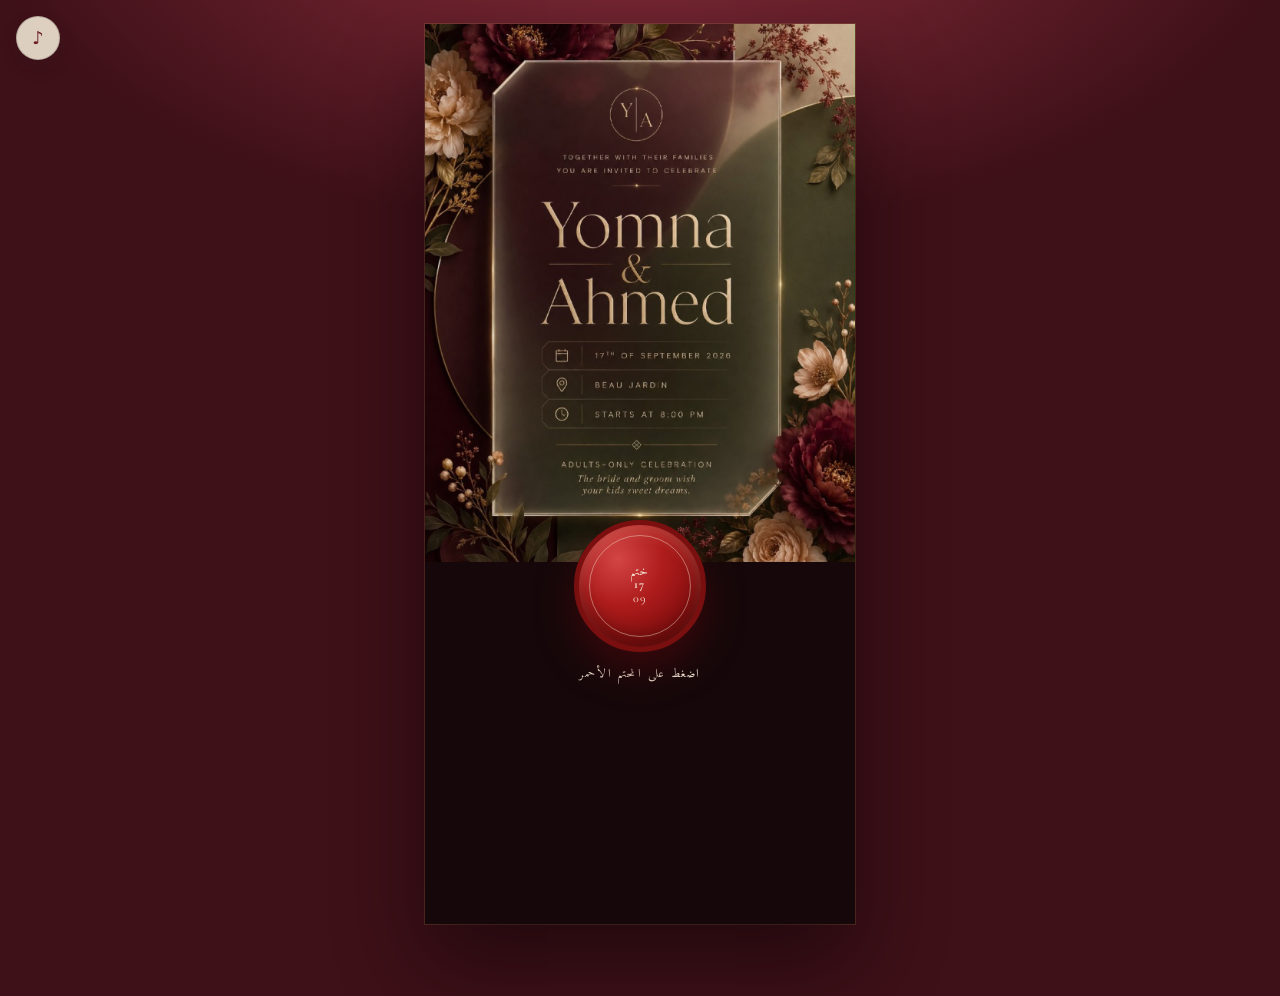
==== index.html @ d307afc1 "Use the gold frosted invitation as the first page with a red seal. Co-authored-by: Cursor <cursorage" ====
<!DOCTYPE html>
<html lang="en">
<head>
  <meta charset="UTF-8" />
  <meta name="viewport" content="width=device-width, initial-scale=1, viewport-fit=cover" />
  <title>Yomna Afify & Ahmed — You're Invited</title>
  <meta name="description" content="You're invited to the wedding of Yomna Afify & Ahmed. Thursday 17 September 2026 at 8:00 PM, Beau Jardin, Sheikh Zayed." />
  <meta name="theme-color" content="#6B1D28" />
  <meta name="apple-mobile-web-app-capable" content="yes" />
  <meta name="apple-mobile-web-app-title" content="Yomna & Ahmed" />
  <meta property="og:title" content="Yomna Afify & Ahmed — Wedding Invitation" />
  <meta property="og:description" content="Two souls. One beautiful chaos. 17 September 2026 · 8:00 PM · Beau Jardin" />
  <meta property="og:type" content="website" />
  <meta property="og:url" content="https://aliamin565.github.io/yomna-and-ahmed/" />
  <meta property="og:image" content="https://aliamin565.github.io/yomna-and-ahmed/assets/cover-gold.jpg" />
  <link rel="icon" href="data:image/svg+xml,%3Csvg xmlns='http://www.w3.org/2000/svg' viewBox='0 0 64 64'%3E%3Ccircle cx='32' cy='32' r='32' fill='%236B1D28'/%3E%3Ctext x='32' y='40' text-anchor='middle' font-size='18' fill='%23F4EAD8' font-family='Georgia'%3EY%26amp;A%3C/text%3E%3C/svg%3E" />
  <link rel="apple-touch-icon" href="assets/og-share.jpg" />
  <link rel="preconnect" href="https://fonts.googleapis.com" />
  <link rel="preconnect" href="https://fonts.gstatic.com" crossorigin />
  <link href="https://fonts.googleapis.com/css2?family=Amiri:ital,wght@0,400;0,700;1,400&family=Cormorant+Garamond:ital,wght@0,500;0,600;0,700;1,500;1,600&family=Great+Vibes&family=Outfit:wght@300;400;500;600&display=swap" rel="stylesheet" />
  <link rel="stylesheet" href="styles.css" />
</head>
<body>
  <div class="velvet">
    <div class="stage" id="stage">
      <div class="grain" aria-hidden="true"></div>

      <section class="cover gold-cover" id="cover">
        <img class="cover-art" src="assets/cover-gold.jpg" alt="Yomna Afify and Ahmed wedding invitation" />
        <button class="seal-btn" id="openBtn" type="button" aria-label="اضغط على الختم لفتح الدعوة">
          <span class="khatm">
            <span class="khatm-word">ختم</span>
            <span class="khatm-day">17</span>
            <span class="khatm-month">09</span>
          </span>
          <span class="seal-label">اضغط على الختم الأحمر</span>
        </button>
      </section>

      <div class="curtains" id="curtains" aria-hidden="true">
        <div class="curtain left"></div>
        <div class="curtain right"></div>
      </div>

      <section class="film" id="film" aria-hidden="true">
        <button class="skip" id="skipBtn" type="button">Skip · تخطي</button>
        <p class="film-quote">Two souls. One beautiful chaos.</p>
        <p class="film-quote ar" dir="rtl">ومن كل فوضى خلقنا… حكايتنا.</p>
        <img class="film-lilies" src="assets/lilies.jpg" alt="" />
        <figure class="polaroid">
          <img src="assets/invitation.png" alt="Yomna Afify and Ahmed wedding invitation" />
        </figure>
        <img class="film-stamp" src="assets/stamp.jpg" alt="" />
        <div class="film-names">
          <span>Yomna</span>
          <i>&amp;</i>
          <span>Ahmed</span>
        </div>
        <p class="film-when">17 September 2026 · 8:00 PM</p>
        <p class="film-where">Beau Jardin · Sheikh Zayed</p>
      </section>

      <button class="music-btn" id="musicBtn" type="button" aria-label="Play music" aria-pressed="false">
        <span class="music-icon" aria-hidden="true">♪</span>
      </button>
      <audio id="bgm" src="assets/music.mp3" loop preload="auto" playsinline></audio>
    </div>
  </div>
  <script src="app.js"></script>
</body>
</html>
---- styles.css ----
:root {
  --burgundy: #6b1d28;
  --burgundy-deep: #3e1018;
  --olive: #3f4f32;
  --olive-soft: #5a6b45;
  --cream: #f4ead8;
  --parchment: #ebe1cd;
  --ink: #241e1a;
  --gold: #b0894f;
  --muted: #6d6258;
  --serif: "Cormorant Garamond", Georgia, serif;
  --script: "Great Vibes", cursive;
  --sans: "Outfit", system-ui, sans-serif;
  --ar: "Amiri", "Times New Roman", serif;
}

*,
*::before,
*::after { box-sizing: border-box; }

html, body {
  margin: 0;
  min-height: 100%;
  background: var(--burgundy-deep);
  color: var(--ink);
  font-family: var(--sans);
}

body {
  min-height: 100dvh;
}

img { max-width: 100%; display: block; }

button, a { font-family: inherit; }

.velvet {
  min-height: 100dvh;
  display: grid;
  place-items: start center;
  padding: 24px 12px 72px;
  background:
    radial-gradient(1200px 600px at 50% -10%, #8a2e3c 0%, transparent 55%),
    var(--burgundy-deep);
}

body:has(.gold-cover) .stage {
  background: #16080a;
}

.stage {
  position: relative;
  width: min(430px, 100%);
  min-height: min(920px, 100dvh);
  background:
    linear-gradient(180deg, rgba(244,234,216,.92), rgba(235,225,205,.95)),
    url("assets/paper.jpg") center / cover;
  color: var(--ink);
  overflow: hidden;
  box-shadow:
    0 40px 80px rgba(0,0,0,.45),
    0 0 0 1px rgba(176,137,79,.25);
}
.stage.is-open {
  overflow: visible;
  height: auto;
}

.grain {
  pointer-events: none;
  position: absolute;
  inset: 0;
  z-index: 20;
  opacity: .12;
  mix-blend-mode: multiply;
  background-image: url("data:image/svg+xml,%3Csvg xmlns='http://www.w3.org/2000/svg' width='160' height='160'%3E%3Cfilter id='n'%3E%3CfeTurbulence type='fractalNoise' baseFrequency='.85' numOctaves='4' stitchTiles='stitch'/%3E%3C/filter%3E%3Crect width='100%25' height='100%25' filter='url(%23n)' opacity='.55'/%3E%3C/svg%3E");
}

/* COVER */
.cover {
  position: relative;
  z-index: 3;
  min-height: min(920px, 100dvh);
  padding: 72px 28px 48px;
  display: flex;
  flex-direction: column;
  align-items: center;
  text-align: center;
}

.gold-cover {
  padding: 0 0 28px;
  min-height: 100dvh;
  background: #16080a;
}
.gold-cover .cover-art {
  width: 100%;
  height: auto;
  display: block;
}
.gold-cover .seal-btn {
  margin-top: -42px;
  color: #f4ead8;
}
.khatm {
  position: relative;
  width: 132px;
  height: 132px;
  border-radius: 50%;
  display: grid;
  place-items: center;
  align-content: center;
  background:
    radial-gradient(circle at 32% 28%, #d64545 0%, #b01c1c 38%, #8a1010 68%, #5c0909 100%);
  color: #f8ecd8;
  border: 5px solid #7a0f0f;
  box-shadow:
    0 18px 36px rgba(90, 8, 12, .5),
    inset 0 -12px 18px rgba(0,0,0,.28),
    inset 0 8px 14px rgba(255, 210, 180, .2);
}
.khatm::before {
  content: "";
  position: absolute;
  inset: 10px;
  border-radius: 50%;
  border: 1.5px solid rgba(248, 236, 216, .42);
  pointer-events: none;
}
.khatm-word {
  font-family: var(--ar);
  font-size: 16px;
  letter-spacing: 0;
  line-height: 1;
}
.khatm-day {
  font-family: var(--serif);
  font-size: 40px;
  font-weight: 700;
  line-height: .85;
}
.khatm-month {
  font-family: var(--serif);
  font-size: 14px;
  letter-spacing: .28em;
  margin-top: 2px;
}
.seal-label {
  font-family: var(--ar);
  font-size: 15px;
  letter-spacing: 0;
  text-transform: none;
}

.cover-wash {
  position: absolute;
  inset: auto;
  width: 70%;
  height: 220px;
  filter: blur(8px);
  opacity: .55;
  pointer-events: none;
}
.cover-wash.burgundy {
  top: 40px; left: -18%;
  background: radial-gradient(circle at 30% 40%, #6b1d28 0%, transparent 70%);
}
.cover-wash.olive {
  bottom: 80px; right: -20%;
  background: radial-gradient(circle at 70% 50%, #3f4f32 0%, transparent 70%);
}

.cover-lilies {
  position: absolute;
  left: -40px;
  top: 90px;
  width: 210px;
  mix-blend-mode: multiply;
  opacity: .9;
  transform: rotate(-8deg);
  pointer-events: none;
}

.kicker {
  position: relative;
  margin: 0;
  letter-spacing: .28em;
  text-transform: uppercase;
  font-size: 10px;
  color: var(--muted);
}
.kicker.ar {
  font-family: var(--ar);
  letter-spacing: 0;
  text-transform: none;
  font-size: 16px;
  margin-top: 6px;
}

.names {
  position: relative;
  margin: 18px 0 8px;
  line-height: .9;
}
.names .name {
  display: block;
  font-family: var(--serif);
  font-weight: 600;
  font-size: clamp(64px, 18vw, 84px);
  letter-spacing: -.03em;
}
.burgundy-text { color: var(--burgundy); }
.olive-text { color: var(--olive); }
.amp {
  display: block;
  font-family: var(--script);
  font-size: 48px;
  color: var(--ink);
  line-height: .4;
  margin: 4px 0 2px;
}

.cover-date {
  position: relative;
  margin: 10px 0 28px;
  letter-spacing: .42em;
  font-size: 13px;
  color: var(--olive);
}

.seal-btn {
  position: relative;
  z-index: 4;
  border: 0;
  background: none;
  padding: 0;
  cursor: pointer;
  display: grid;
  justify-items: center;
  gap: 12px;
  color: var(--ink);
  animation: breathe 3.4s ease-in-out infinite;
}
.seal-btn img {
  width: 148px;
  height: 148px;
  object-fit: cover;
  border-radius: 50%;
  box-shadow: 0 18px 40px rgba(80, 18, 28, .35);
}
.seal-btn span {
  font-size: 12px;
  letter-spacing: .12em;
  text-transform: uppercase;
}

.cover-hint {
  position: relative;
  margin-top: auto;
  font-family: var(--serif);
  font-style: italic;
  font-size: 18px;
  color: var(--burgundy);
}

@keyframes breathe {
  0%, 100% { transform: translateY(0); }
  50% { transform: translateY(-6px); }
}

.music-btn {
  position: fixed;
  top: 16px;
  left: 16px;
  z-index: 12;
  width: 44px;
  height: 44px;
  border: 1px solid rgba(36,30,26,.2);
  border-radius: 50%;
  background: rgba(244,234,216,.88);
  color: var(--burgundy);
  cursor: pointer;
  font-size: 18px;
  line-height: 1;
  box-shadow: 0 8px 18px rgba(36,30,26,.12);
}
.music-btn.on {
  background: var(--burgundy);
  color: var(--cream);
  border-color: var(--burgundy);
}
.music-btn.needs-tap {
  animation: breathe 1.8s ease-in-out infinite;
}

.road-video {
  width: 100%;
  margin-top: 12px;
  background: #000;
  max-height: 520px;
}

/* CURTAINS */
.curtains {
  pointer-events: none;
  position: absolute;
  inset: 0;
  z-index: 8;
  display: none;
}
.curtains.play { display: block; }
.curtain {
  position: absolute;
  top: 0;
  bottom: 0;
  width: 52%;
  transition: transform 1.7s cubic-bezier(.22,.7,.2,1);
}
.curtain.left {
  left: 0;
  background:
    linear-gradient(90deg, #4a1219, #6b1d28 58%, #8a3140);
  box-shadow: inset -20px 0 40px rgba(0,0,0,.25);
}
.curtain.right {
  right: 0;
  background:
    linear-gradient(270deg, #2c3823, #3f4f32 58%, #5a6b45);
  box-shadow: inset 20px 0 40px rgba(0,0,0,.25);
}
.curtains.open .curtain.left { transform: translateX(-102%); }
.curtains.open .curtain.right { transform: translateX(102%); }

/* FILM */
.film {
  display: none;
  position: absolute;
  inset: 0;
  z-index: 5;
  background:
    linear-gradient(180deg, rgba(244,234,216,.94), rgba(235,225,205,.96)),
    url("assets/paper.jpg") center / cover;
  overflow: hidden;
}
.film.show { display: block; }

.skip {
  position: absolute;
  top: 16px;
  right: 16px;
  z-index: 6;
  border: 1px solid rgba(36,30,26,.2);
  background: rgba(244,234,216,.75);
  color: var(--ink);
  border-radius: 999px;
  padding: 6px 12px;
  font-size: 11px;
  letter-spacing: .08em;
  text-transform: uppercase;
  cursor: pointer;
}

.film-quote,
.film-lilies,
.polaroid,
.film-stamp,
.film-names {
  opacity: 0;
  transform: translateY(18px);
}
.film.step-1 .film-quote { animation: rise .9s ease forwards; }
.film.step-2 .film-lilies { animation: rise .9s ease forwards; }
.film.step-3 .polaroid { animation: drop 1s cubic-bezier(.2,.7,.2,1.1) forwards; }
.film.step-4 .film-stamp { animation: spinIn .8s ease forwards; }
.film.step-5 .film-names { animation: rise .8s ease forwards; }

.film-quote {
  position: absolute;
  top: 58px;
  left: 24px;
  right: 24px;
  margin: 0;
  font-family: var(--serif);
  font-style: italic;
  font-size: 22px;
  color: var(--burgundy);
}
.film-quote.ar {
  top: 92px;
  font-family: var(--ar);
  font-style: normal;
  font-size: 20px;
  color: var(--olive);
}

.film-lilies {
  position: absolute;
  left: -30px;
  bottom: 90px;
  width: 230px;
  mix-blend-mode: multiply;
  transform: rotate(-12deg);
}

.polaroid {
  position: absolute;
  right: 18px;
  top: 160px;
  width: 58%;
  margin: 0;
  padding: 10px 10px 28px;
  background: #fbf6ec;
  box-shadow: 0 18px 40px rgba(36,30,26,.22);
  transform: rotate(7deg);
}
.polaroid img { width: 100%; }

.film-stamp {
  position: absolute;
  left: 22px;
  top: 210px;
  width: 92px;
  mix-blend-mode: multiply;
  transform: rotate(-12deg);
}

.film-names {
  position: absolute;
  left: 24px;
  right: 24px;
  bottom: 88px;
  text-align: center;
  font-family: var(--serif);
  font-size: 42px;
  line-height: .95;
}
.film-when,
.film-where {
  position: absolute;
  left: 24px;
  right: 24px;
  margin: 0;
  text-align: center;
  opacity: 0;
  transform: translateY(12px);
}
.film-when {
  bottom: 58px;
  letter-spacing: .18em;
  text-transform: uppercase;
  font-size: 11px;
  color: var(--burgundy);
}
.film-where {
  bottom: 36px;
  font-family: var(--serif);
  font-size: 18px;
  color: var(--olive);
}
.film.step-6 .film-when,
.film.step-6 .film-where { animation: rise .8s ease forwards; }
.film-names span:first-child { color: var(--burgundy); }
.film-names span:last-child { color: var(--olive); }
.film-names i {
  font-family: var(--script);
  font-style: normal;
  display: block;
  font-size: 28px;
}

@keyframes rise {
  to { opacity: 1; transform: none; }
}
@keyframes drop {
  from { opacity: 0; transform: translateY(-40px) rotate(12deg) scale(.92); }
  to { opacity: 1; transform: rotate(7deg) scale(1); }
}
@keyframes spinIn {
  from { opacity: 0; transform: rotate(-40deg) scale(.6); }
  to { opacity: 1; transform: rotate(-12deg) scale(1); }
}

/* INVITE */
.invite {
  display: none;
  position: relative;
  z-index: 4;
  padding: 48px 22px 72px;
}
.invite.show { display: block !important; animation: rise .8s ease; }

.hero { text-align: center; }
.eyebrow {
  margin: 0;
  letter-spacing: .32em;
  text-transform: uppercase;
  font-size: 11px;
  color: var(--muted);
}
.hero-names {
  margin: 10px 0 8px;
  font-family: var(--serif);
  font-weight: 600;
  font-size: 54px;
  line-height: .92;
}
.hero-names span:first-child { color: var(--burgundy); }
.hero-names span:last-child { color: var(--olive); }
.hero-names i {
  display: block;
  font-family: var(--script);
  font-style: normal;
  font-size: 34px;
  color: var(--ink);
  font-weight: 400;
}
.arabic {
  font-family: var(--ar);
  font-size: 20px;
  margin: 8px 0;
  color: var(--olive);
}
.tagline {
  font-family: var(--serif);
  font-style: italic;
  color: var(--burgundy);
  margin: 0 0 22px;
}
.keep {
  width: 100%;
  border-radius: 4px;
  box-shadow: 0 16px 40px rgba(36,30,26,.18);
}

.card {
  margin-top: 22px;
  padding: 22px 20px 20px;
  background: rgba(251,246,236,.72);
  border: 1px solid rgba(63,79,50,.12);
  box-shadow: 0 10px 30px rgba(36,30,26,.08);
}
.card-kicker {
  margin: 0 0 10px;
  letter-spacing: .22em;
  text-transform: uppercase;
  font-size: 10px;
  color: var(--muted);
}
.big {
  margin: 0;
  font-family: var(--serif);
  font-size: 28px;
  font-weight: 600;
}
.huge {
  margin: 2px 0 0;
  font-family: var(--serif);
  font-size: 32px;
  color: var(--burgundy);
  line-height: 1.1;
}
.place, .address {
  margin: 6px 0 0;
  color: var(--muted);
  font-size: 14px;
  line-height: 1.5;
}

.ticks {
  display: grid;
  grid-template-columns: repeat(4, 1fr);
  gap: 8px;
  text-align: center;
}
.ticks div {
  background: rgba(107,29,40,.06);
  padding: 12px 4px 10px;
}
.ticks strong {
  display: block;
  font-family: var(--serif);
  font-size: 28px;
  color: var(--burgundy);
}
.ticks span {
  display: block;
  margin-top: 4px;
  font-size: 9px;
  letter-spacing: .04em;
  color: var(--muted);
}

.meta-row {
  display: flex;
  flex-wrap: wrap;
  gap: 8px;
  margin-top: 14px;
}
.chip {
  display: inline-flex;
  align-items: center;
  gap: 6px;
  border: 1px solid rgba(36,30,26,.15);
  padding: 7px 10px;
  font-size: 12px;
}
.chip svg { width: 16px; height: 16px; }

.map-wrap {
  margin-top: 14px;
  overflow: hidden;
  height: 180px;
  border: 1px solid rgba(36,30,26,.12);
}
.map-wrap iframe {
  width: 100%;
  height: 100%;
  border: 0;
  filter: saturate(.7) contrast(1.05);
}

.note { text-align: center; }
.hearts { margin: 0; color: var(--burgundy); letter-spacing: .4em; }
.adults {
  margin: 8px 0 4px;
  font-family: var(--serif);
  font-size: 24px;
  font-weight: 600;
}
.note p { margin: 6px 0; color: var(--muted); }
.note .arabic { color: var(--olive); }

.actions {
  display: grid;
  gap: 10px;
  margin-top: 22px;
}
.btn {
  display: block;
  text-align: center;
  text-decoration: none;
  color: var(--cream);
  background: var(--olive);
  padding: 14px 16px;
  border: 0;
  font-size: 13px;
  letter-spacing: .04em;
  cursor: pointer;
}
.btn.primary { background: var(--burgundy); color: var(--cream); }
.btn.ghost {
  background: transparent;
  color: var(--ink);
  border: 1px solid rgba(36,30,26,.25);
}

.end {
  text-align: center;
  margin-top: 40px;
}
.end-seal {
  width: 86px;
  height: 86px;
  object-fit: cover;
  border-radius: 50%;
  margin: 0 auto 12px;
}
.end p { margin: 4px 0; font-family: var(--serif); font-size: 18px; }

@media (max-width: 480px) {
  .velvet { padding: 0; }
  .stage {
    width: 100%;
    min-height: 100dvh;
    box-shadow: none;
  }
}

@media (prefers-reduced-motion: reduce) {
  .seal-btn { animation: none; }
  .curtain { transition: none; }
  .film-quote, .film-lilies, .polaroid, .film-stamp, .film-names, .film-when, .film-where,
  .invite { animation: none !important; opacity: 1; transform: none; }
}
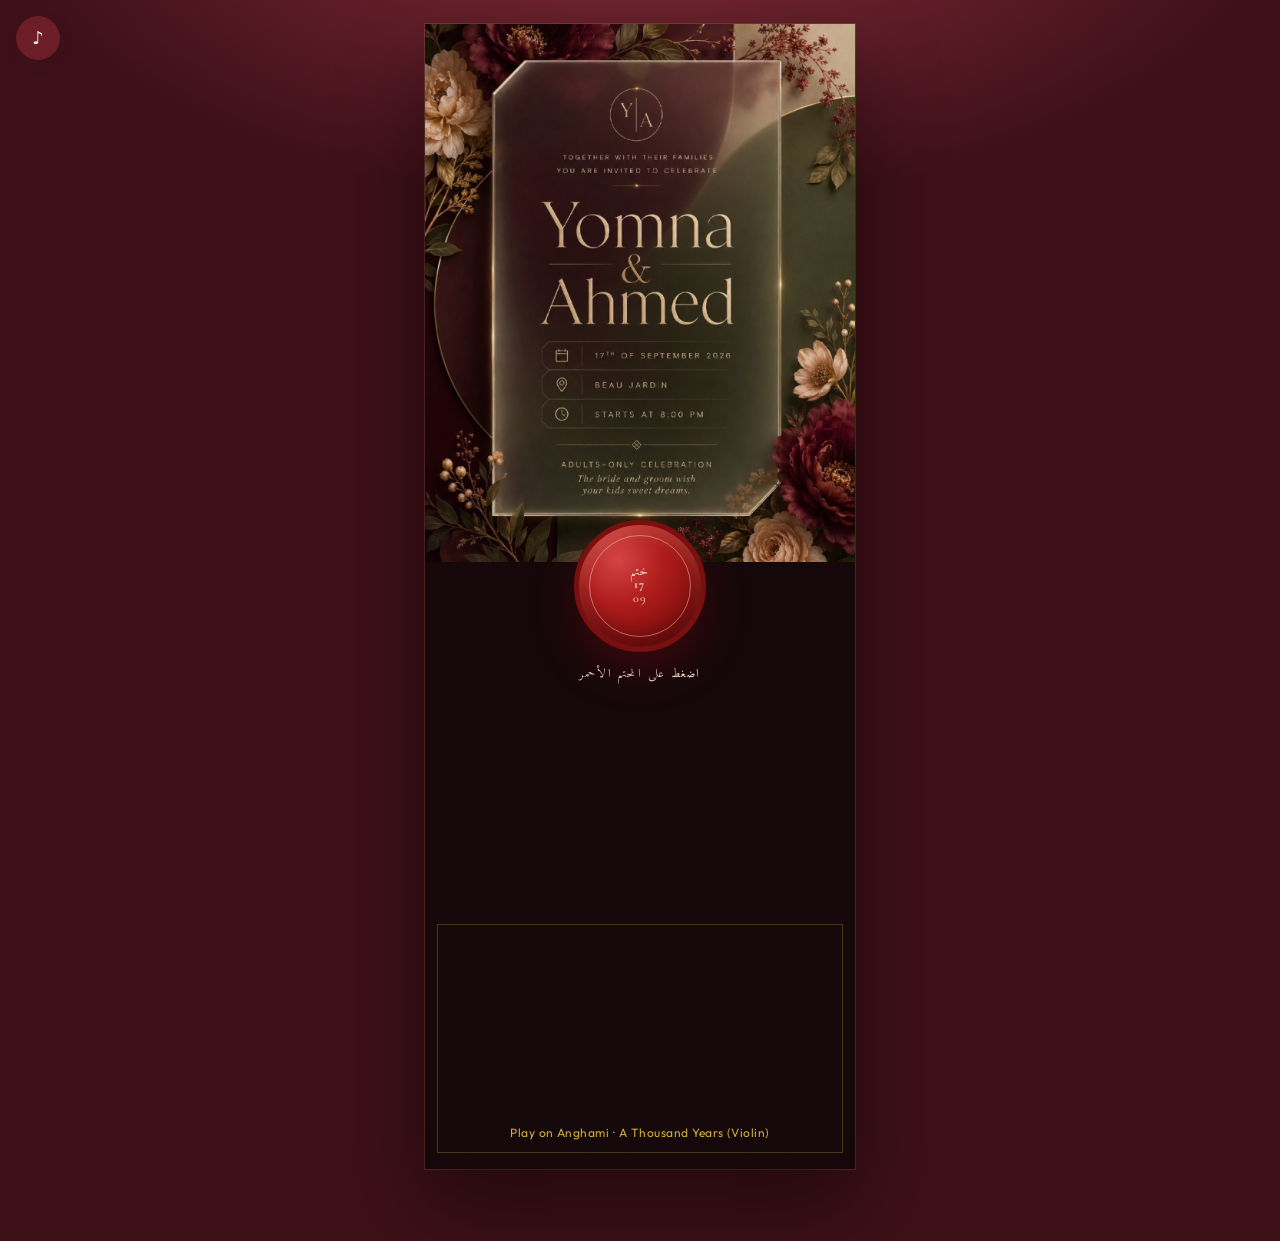
==== commit a379ebfe: "Play A Thousand Years from the official Anghami player. Co-authored-by: Cursor <cursoragent@cursor.c" ====
--- a/index.html
+++ b/index.html
@@ -60,10 +60,18 @@
         <p class="film-where">Beau Jardin · Sheikh Zayed</p>
       </section>
 
-      <button class="music-btn" id="musicBtn" type="button" aria-label="Play music" aria-pressed="false">
+      <button class="music-btn on" id="musicBtn" type="button" aria-label="Hide music" aria-pressed="true">
         <span class="music-icon" aria-hidden="true">♪</span>
       </button>
-      <audio id="bgm" src="assets/music.mp3" loop preload="auto" playsinline></audio>
+      <div class="anghami-dock open" id="anghamiDock">
+        <iframe
+          title="A Thousand Years violin version on Anghami"
+          src="https://widget.anghami.com/song/57092005?theme=dark&lang=en"
+          allow="autoplay; encrypted-media; clipboard-write"
+          loading="lazy"
+          referrerpolicy="no-referrer-when-downgrade"></iframe>
+        <a class="anghami-open" href="https://play.anghami.com/song/57092005" target="_blank" rel="noopener">Play on Anghami · A Thousand Years (Violin)</a>
+      </div>
     </div>
   </div>
   <script src="app.js"></script>
--- a/styles.css
+++ b/styles.css
@@ -293,6 +293,33 @@
   animation: breathe 1.8s ease-in-out infinite;
 }
 
+.anghami-dock {
+  display: none;
+  position: relative;
+  z-index: 11;
+  margin: 0 12px 16px;
+  background: #14080a;
+  border: 1px solid rgba(212, 175, 55, .28);
+  overflow: hidden;
+}
+.anghami-dock.open { display: block; }
+.anghami-dock iframe {
+  display: block;
+  width: 100%;
+  height: 190px;
+  border: 0;
+  background: #14080a;
+}
+.anghami-open {
+  display: block;
+  padding: 10px 12px 12px;
+  text-align: center;
+  color: #d4af37;
+  text-decoration: none;
+  font-size: 12px;
+  letter-spacing: .04em;
+}
+
 .road-video {
   width: 100%;
   margin-top: 12px;
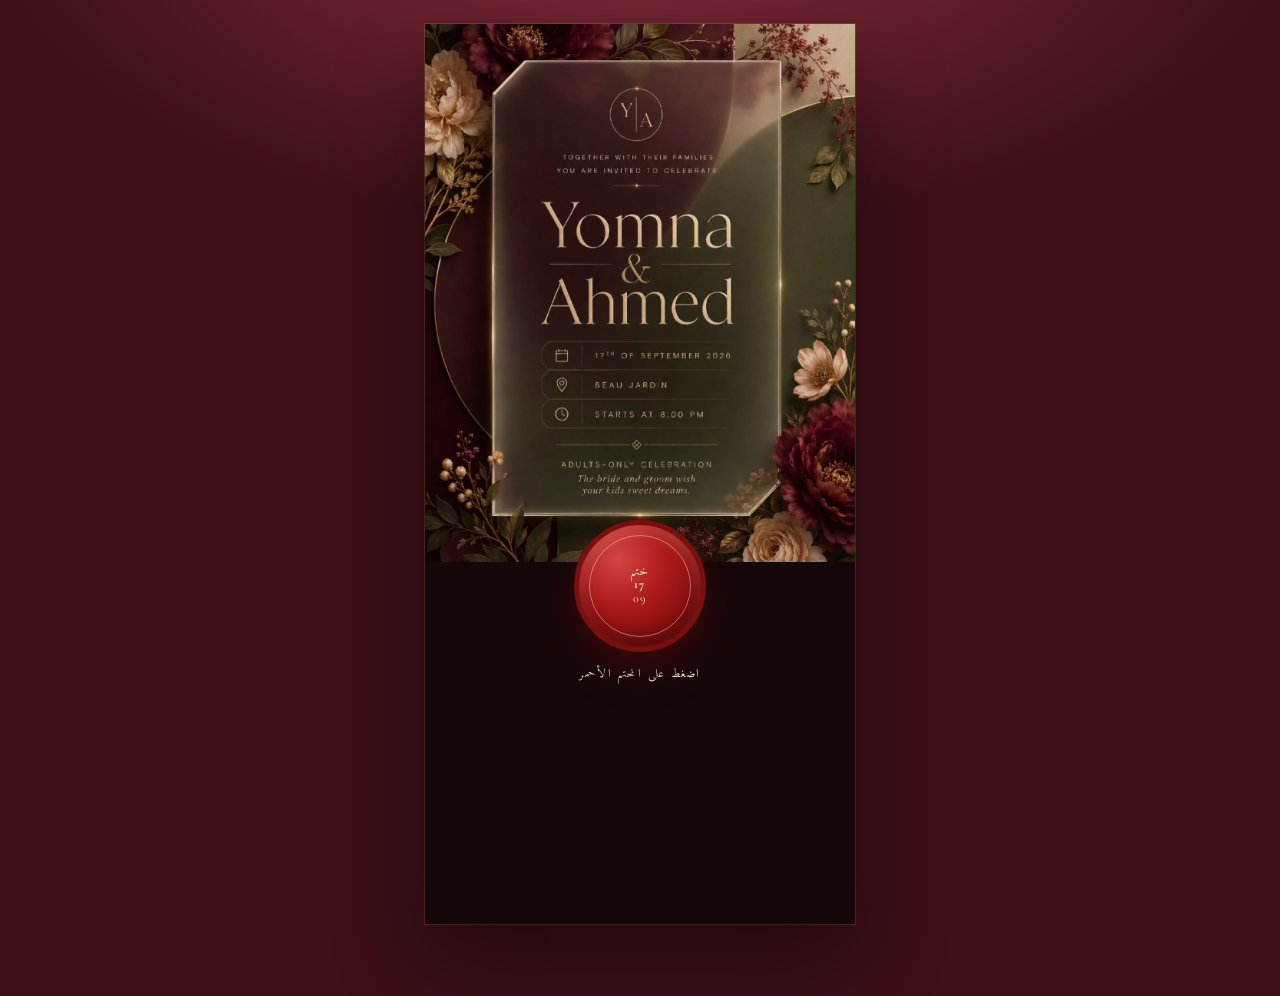
==== commit d9cf1a25: "Play the music in the background and hide the player on every page. Co-authored-by: Cursor <cursorag" ====
--- a/index.html
+++ b/index.html
@@ -48,7 +48,7 @@
         <p class="film-quote ar" dir="rtl">ومن كل فوضى خلقنا… حكايتنا.</p>
         <img class="film-lilies" src="assets/lilies.jpg" alt="" />
         <figure class="polaroid">
-          <img src="assets/invitation.png" alt="Yomna Afify and Ahmed wedding invitation" />
+          <img src="assets/invitation.jpg" alt="Yomna Afify and Ahmed wedding invitation" />
         </figure>
         <img class="film-stamp" src="assets/stamp.jpg" alt="" />
         <div class="film-names">
@@ -60,18 +60,89 @@
         <p class="film-where">Beau Jardin · Sheikh Zayed</p>
       </section>
 
-      <button class="music-btn on" id="musicBtn" type="button" aria-label="Hide music" aria-pressed="true">
-        <span class="music-icon" aria-hidden="true">♪</span>
-      </button>
-      <div class="anghami-dock open" id="anghamiDock">
-        <iframe
-          title="A Thousand Years violin version on Anghami"
-          src="https://widget.anghami.com/song/57092005?theme=dark&lang=en"
-          allow="autoplay; encrypted-media; clipboard-write"
-          loading="lazy"
-          referrerpolicy="no-referrer-when-downgrade"></iframe>
-        <a class="anghami-open" href="https://play.anghami.com/song/57092005" target="_blank" rel="noopener">Play on Anghami · A Thousand Years (Violin)</a>
-      </div>
+      <main class="invite" id="invite" hidden>
+        <header class="hero">
+          <p class="eyebrow">The wedding of</p>
+          <h2 class="hero-names">
+            <span>Yomna</span>
+            <i>&amp;</i>
+            <span>Ahmed</span>
+          </h2>
+          <p class="arabic" dir="rtl">ومن كل فوضى خلقنا… حكايتنا.</p>
+          <p class="tagline">Two souls. One beautiful chaos.</p>
+          <img class="keep" src="assets/invitation.jpg" alt="Yomna Afify and Ahmed invitation collage" />
+        </header>
+
+        <section class="card">
+          <p class="card-kicker">Road to Beau Jardin</p>
+          <p class="place">Watch this video for the way to the wedding palace.</p>
+          <video class="road-video" controls playsinline preload="metadata" poster="assets/invitation.jpg">
+            <source src="assets/directions.mp4" type="video/mp4" />
+          </video>
+        </section>
+
+        <section class="card countdown-card">
+          <p class="card-kicker">Until we say I do · حتى يومنا</p>
+          <div class="ticks" id="countdown">
+            <div><strong id="dd">00</strong><span>Days · أيام</span></div>
+            <div><strong id="hh">00</strong><span>Hours · ساعات</span></div>
+            <div><strong id="mm">00</strong><span>Mins · دقائق</span></div>
+            <div><strong id="ss">00</strong><span>Secs · ثوانٍ</span></div>
+          </div>
+        </section>
+
+        <section class="card when">
+          <p class="card-kicker">When · الموعد</p>
+          <p class="big">Thursday</p>
+          <p class="huge">17 September 2026</p>
+          <p class="arabic" dir="rtl">الخميس ١٧ سبتمبر ٢٠٢٦</p>
+          <div class="meta-row">
+            <span class="chip">
+              <svg viewBox="0 0 24 24" aria-hidden="true"><circle cx="12" cy="12" r="9" fill="none" stroke="currentColor" stroke-width="1.6"/><path d="M12 7v5l3.5 2" fill="none" stroke="currentColor" stroke-width="1.6" stroke-linecap="round"/></svg>
+              Starts at 8:00 PM
+            </span>
+            <span class="chip">17 09 26</span>
+          </div>
+        </section>
+
+        <section class="card where">
+          <p class="card-kicker">Where · المكان</p>
+          <p class="big">Beau Jardin</p>
+          <p class="place">Open-air garden venue · Sheikh Zayed, Giza</p>
+          <p class="arabic" dir="rtl">بو جاردان · الشيخ زايد، الجيزة</p>
+          <p class="address">Km 28 Alexandria Desert Road, opposite Dandy Mall, Sheikh Zayed, Giza, Egypt</p>
+          <div class="map-wrap">
+            <iframe
+              title="Beau Jardin on Google Maps"
+              loading="lazy"
+              referrerpolicy="no-referrer-when-downgrade"
+              src="https://maps.google.com/maps?q=Beau%20Jardin%20Venues%20Sheikh%20Zayed&z=14&output=embed">
+            </iframe>
+          </div>
+        </section>
+
+        <section class="card note">
+          <p class="hearts">♡ ♡</p>
+          <p class="adults">Adults-only celebration</p>
+          <p>We kindly ask that children stay at home.</p>
+          <p class="arabic" dir="rtl">الحفل للكبار فقط — نرجو ترك الأطفال في المنزل.</p>
+        </section>
+
+        <section class="actions">
+          <a class="btn primary" id="calBtn" href="#">Add to calendar · أضف للتقويم</a>
+          <a class="btn" href="https://www.google.com/maps/search/?api=1&query=Beau+Jardin+Venues+Sheikh+Zayed" target="_blank" rel="noopener">Get directions · الاتجاهات</a>
+          <a class="btn" href="https://waze.com/ul?q=Beau%20Jardin%20Venues%20Sheikh%20Zayed" target="_blank" rel="noopener">Open in Waze</a>
+          <button class="btn ghost" id="shareBtn" type="button">Share invitation · شارك الدعوة</button>
+        </section>
+
+        <footer class="end">
+          <img class="end-seal" src="assets/wax-seal.jpg" alt="" />
+          <p>With love, Yomna &amp; Ahmed</p>
+          <p class="arabic" dir="rtl">يومنا · ١٧ ٠٩ ٢٦</p>
+        </footer>
+      </main>
+
+      <audio id="bgm" class="bgm" src="assets/music.mp3" loop preload="auto" playsinline></audio>
     </div>
   </div>
   <script src="app.js"></script>
--- a/styles.css
+++ b/styles.css
@@ -65,6 +65,11 @@
   overflow: visible;
   height: auto;
 }
+body:has(.gold-cover) .stage.is-open {
+  background:
+    linear-gradient(180deg, rgba(244,234,216,.92), rgba(235,225,205,.95)),
+    url("assets/paper.jpg") center / cover;
+}
 
 .grain {
   pointer-events: none;
@@ -268,56 +273,12 @@
   50% { transform: translateY(-6px); }
 }
 
-.music-btn {
-  position: fixed;
-  top: 16px;
-  left: 16px;
-  z-index: 12;
-  width: 44px;
-  height: 44px;
-  border: 1px solid rgba(36,30,26,.2);
-  border-radius: 50%;
-  background: rgba(244,234,216,.88);
-  color: var(--burgundy);
-  cursor: pointer;
-  font-size: 18px;
-  line-height: 1;
-  box-shadow: 0 8px 18px rgba(36,30,26,.12);
-}
-.music-btn.on {
-  background: var(--burgundy);
-  color: var(--cream);
-  border-color: var(--burgundy);
-}
-.music-btn.needs-tap {
-  animation: breathe 1.8s ease-in-out infinite;
-}
-
-.anghami-dock {
-  display: none;
-  position: relative;
-  z-index: 11;
-  margin: 0 12px 16px;
-  background: #14080a;
-  border: 1px solid rgba(212, 175, 55, .28);
-  overflow: hidden;
-}
-.anghami-dock.open { display: block; }
-.anghami-dock iframe {
-  display: block;
-  width: 100%;
-  height: 190px;
-  border: 0;
-  background: #14080a;
-}
-.anghami-open {
-  display: block;
-  padding: 10px 12px 12px;
-  text-align: center;
-  color: #d4af37;
-  text-decoration: none;
-  font-size: 12px;
-  letter-spacing: .04em;
+.bgm {
+  position: absolute;
+  width: 0;
+  height: 0;
+  opacity: 0;
+  pointer-events: none;
 }
 
 .road-video {
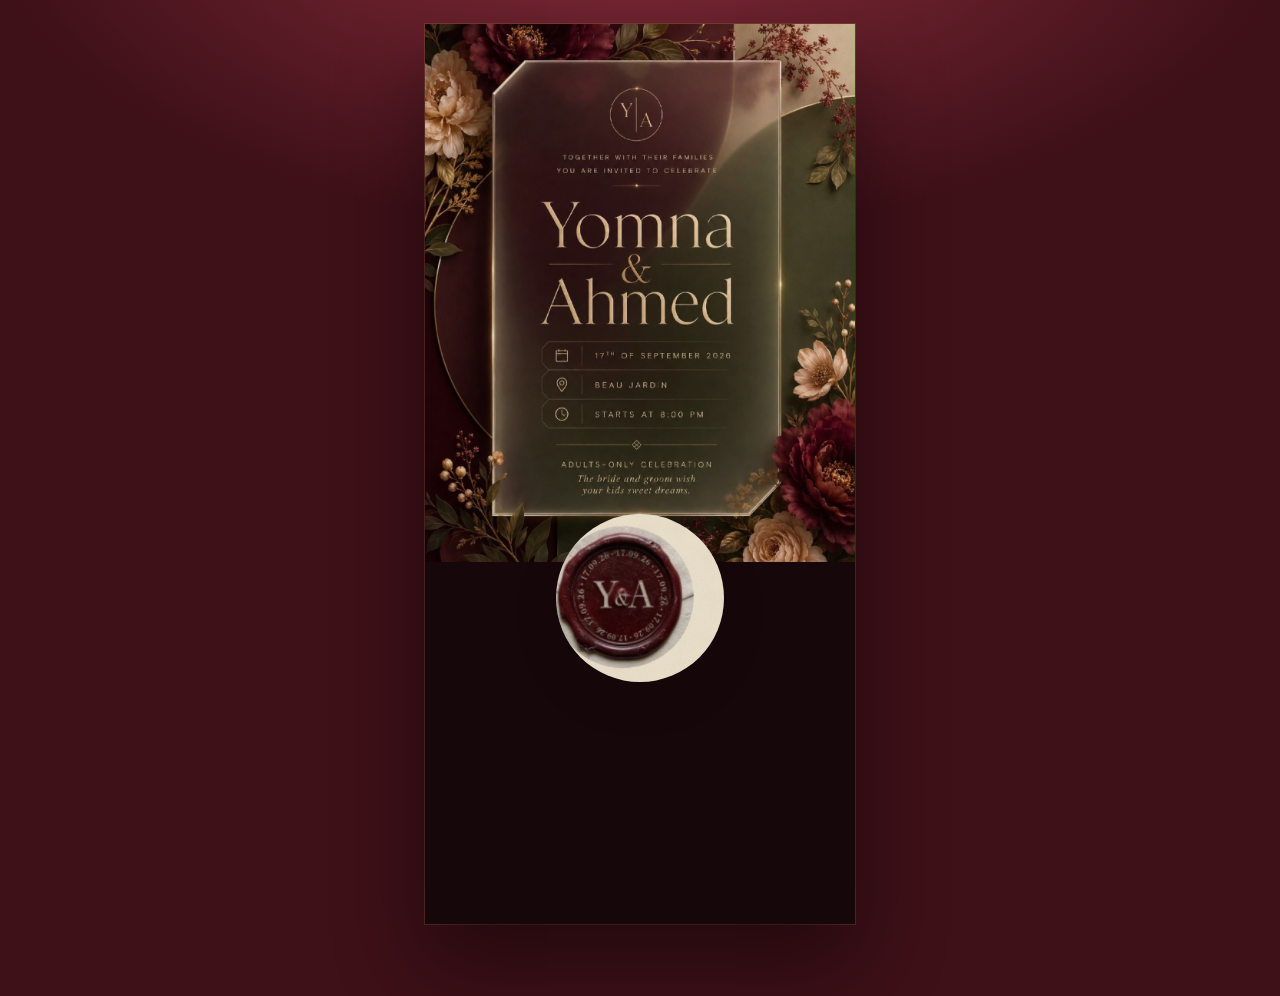
==== commit 068dff37: "Use the Y&A wax seal and the name Youmna Afify. Co-authored-by: Cursor <cursoragent@cursor.com>" ====
--- a/index.html
+++ b/index.html
@@ -3,12 +3,12 @@
 <head>
   <meta charset="UTF-8" />
   <meta name="viewport" content="width=device-width, initial-scale=1, viewport-fit=cover" />
-  <title>Yomna Afify & Ahmed — You're Invited</title>
-  <meta name="description" content="You're invited to the wedding of Yomna Afify & Ahmed. Thursday 17 September 2026 at 8:00 PM, Beau Jardin, Sheikh Zayed." />
+  <title>Youmna Afify & Ahmed — You're Invited</title>
+  <meta name="description" content="You're invited to the wedding of Youmna Afify & Ahmed. Thursday 17 September 2026 at 8:00 PM, Beau Jardin, Sheikh Zayed." />
   <meta name="theme-color" content="#6B1D28" />
   <meta name="apple-mobile-web-app-capable" content="yes" />
-  <meta name="apple-mobile-web-app-title" content="Yomna & Ahmed" />
-  <meta property="og:title" content="Yomna Afify & Ahmed — Wedding Invitation" />
+  <meta name="apple-mobile-web-app-title" content="Youmna Afify & Ahmed" />
+  <meta property="og:title" content="Youmna Afify & Ahmed — Wedding Invitation" />
   <meta property="og:description" content="Two souls. One beautiful chaos. 17 September 2026 · 8:00 PM · Beau Jardin" />
   <meta property="og:type" content="website" />
   <meta property="og:url" content="https://aliamin565.github.io/yomna-and-ahmed/" />
@@ -18,7 +18,7 @@
   <link rel="preconnect" href="https://fonts.googleapis.com" />
   <link rel="preconnect" href="https://fonts.gstatic.com" crossorigin />
   <link href="https://fonts.googleapis.com/css2?family=Amiri:ital,wght@0,400;0,700;1,400&family=Cormorant+Garamond:ital,wght@0,500;0,600;0,700;1,500;1,600&family=Great+Vibes&family=Outfit:wght@300;400;500;600&display=swap" rel="stylesheet" />
-  <link rel="stylesheet" href="styles.css" />
+  <link rel="stylesheet" href="styles.css?v=4" />
 </head>
 <body>
   <div class="velvet">
@@ -26,14 +26,9 @@
       <div class="grain" aria-hidden="true"></div>
 
       <section class="cover gold-cover" id="cover">
-        <img class="cover-art" src="assets/cover-gold.jpg" alt="Yomna Afify and Ahmed wedding invitation" />
-        <button class="seal-btn" id="openBtn" type="button" aria-label="اضغط على الختم لفتح الدعوة">
-          <span class="khatm">
-            <span class="khatm-word">ختم</span>
-            <span class="khatm-day">17</span>
-            <span class="khatm-month">09</span>
-          </span>
-          <span class="seal-label">اضغط على الختم الأحمر</span>
+        <img class="cover-art" src="assets/cover-gold.jpg" alt="Youmna Afify and Ahmed wedding invitation" />
+        <button class="seal-btn" id="openBtn" type="button" aria-label="Open the invitation">
+          <img src="assets/wax-seal.jpg" alt="Youmna Afify and Ahmed wax seal 17.09.26" />
         </button>
       </section>
 
@@ -48,11 +43,11 @@
         <p class="film-quote ar" dir="rtl">ومن كل فوضى خلقنا… حكايتنا.</p>
         <img class="film-lilies" src="assets/lilies.jpg" alt="" />
         <figure class="polaroid">
-          <img src="assets/invitation.jpg" alt="Yomna Afify and Ahmed wedding invitation" />
+          <img src="assets/invitation.jpg" alt="Youmna Afify and Ahmed wedding invitation" />
         </figure>
         <img class="film-stamp" src="assets/stamp.jpg" alt="" />
         <div class="film-names">
-          <span>Yomna</span>
+          <span>Youmna Afify</span>
           <i>&amp;</i>
           <span>Ahmed</span>
         </div>
@@ -64,13 +59,13 @@
         <header class="hero">
           <p class="eyebrow">The wedding of</p>
           <h2 class="hero-names">
-            <span>Yomna</span>
+            <span>Youmna Afify</span>
             <i>&amp;</i>
             <span>Ahmed</span>
           </h2>
           <p class="arabic" dir="rtl">ومن كل فوضى خلقنا… حكايتنا.</p>
           <p class="tagline">Two souls. One beautiful chaos.</p>
-          <img class="keep" src="assets/invitation.jpg" alt="Yomna Afify and Ahmed invitation collage" />
+          <img class="keep" src="assets/invitation.jpg" alt="Youmna Afify and Ahmed invitation collage" />
         </header>
 
         <section class="card">
@@ -132,12 +127,11 @@
           <a class="btn primary" id="calBtn" href="#">Add to calendar · أضف للتقويم</a>
           <a class="btn" href="https://www.google.com/maps/search/?api=1&query=Beau+Jardin+Venues+Sheikh+Zayed" target="_blank" rel="noopener">Get directions · الاتجاهات</a>
           <a class="btn" href="https://waze.com/ul?q=Beau%20Jardin%20Venues%20Sheikh%20Zayed" target="_blank" rel="noopener">Open in Waze</a>
-          <button class="btn ghost" id="shareBtn" type="button">Share invitation · شارك الدعوة</button>
         </section>
 
         <footer class="end">
           <img class="end-seal" src="assets/wax-seal.jpg" alt="" />
-          <p>With love, Yomna &amp; Ahmed</p>
+          <p>With love, Youmna Afify &amp; Ahmed</p>
           <p class="arabic" dir="rtl">يومنا · ١٧ ٠٩ ٢٦</p>
         </footer>
       </main>
@@ -145,6 +139,6 @@
       <audio id="bgm" class="bgm" src="assets/music.mp3" loop preload="auto" playsinline></audio>
     </div>
   </div>
-  <script src="app.js"></script>
+  <script src="app.js?v=4"></script>
 </body>
 </html>
--- a/styles.css
+++ b/styles.css
@@ -104,57 +104,14 @@
   display: block;
 }
 .gold-cover .seal-btn {
-  margin-top: -42px;
-  color: #f4ead8;
-}
-.khatm {
-  position: relative;
-  width: 132px;
-  height: 132px;
+  margin-top: -48px;
+}
+.gold-cover .seal-btn img {
+  width: 168px;
+  height: 168px;
+  object-fit: cover;
   border-radius: 50%;
-  display: grid;
-  place-items: center;
-  align-content: center;
-  background:
-    radial-gradient(circle at 32% 28%, #d64545 0%, #b01c1c 38%, #8a1010 68%, #5c0909 100%);
-  color: #f8ecd8;
-  border: 5px solid #7a0f0f;
-  box-shadow:
-    0 18px 36px rgba(90, 8, 12, .5),
-    inset 0 -12px 18px rgba(0,0,0,.28),
-    inset 0 8px 14px rgba(255, 210, 180, .2);
-}
-.khatm::before {
-  content: "";
-  position: absolute;
-  inset: 10px;
-  border-radius: 50%;
-  border: 1.5px solid rgba(248, 236, 216, .42);
-  pointer-events: none;
-}
-.khatm-word {
-  font-family: var(--ar);
-  font-size: 16px;
-  letter-spacing: 0;
-  line-height: 1;
-}
-.khatm-day {
-  font-family: var(--serif);
-  font-size: 40px;
-  font-weight: 700;
-  line-height: .85;
-}
-.khatm-month {
-  font-family: var(--serif);
-  font-size: 14px;
-  letter-spacing: .28em;
-  margin-top: 2px;
-}
-.seal-label {
-  font-family: var(--ar);
-  font-size: 15px;
-  letter-spacing: 0;
-  text-transform: none;
+  box-shadow: 0 16px 36px rgba(20, 6, 8, .45);
 }
 
 .cover-wash {
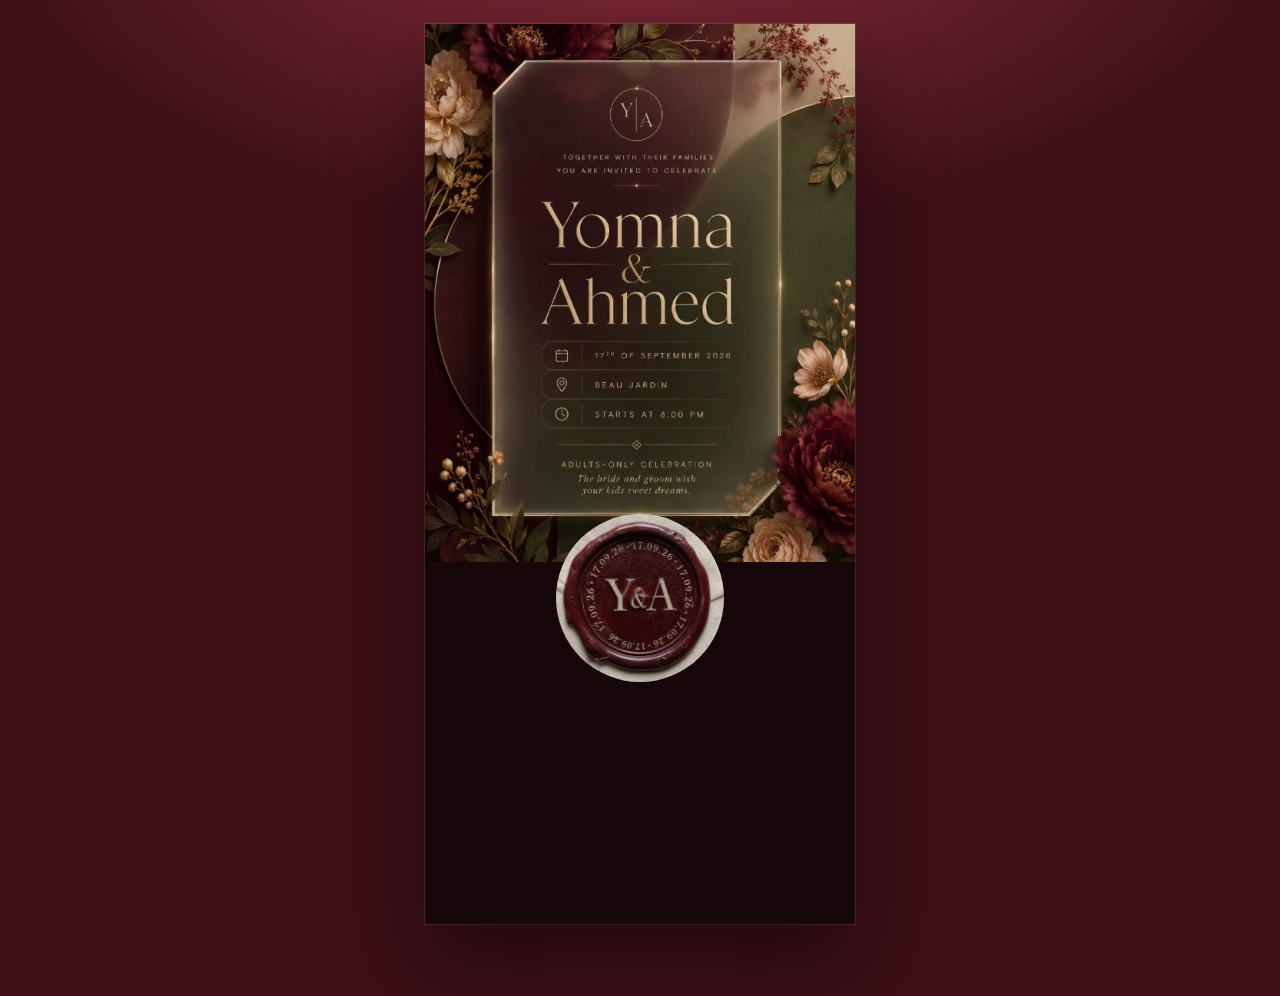
==== commit 39c6e05b: "Restore the original wax seal image. Co-authored-by: Cursor <cursoragent@cursor.com>" ====
--- a/index.html
+++ b/index.html
@@ -28,7 +28,7 @@
       <section class="cover gold-cover" id="cover">
         <img class="cover-art" src="assets/cover-gold.jpg" alt="Youmna Afify and Ahmed wedding invitation" />
         <button class="seal-btn" id="openBtn" type="button" aria-label="Open the invitation">
-          <img src="assets/wax-seal.jpg" alt="Youmna Afify and Ahmed wax seal 17.09.26" />
+          <img src="assets/wax-seal.jpg?v=5" alt="Youmna Afify and Ahmed wax seal 17.09.26" />
         </button>
       </section>
 
@@ -130,7 +130,7 @@
         </section>
 
         <footer class="end">
-          <img class="end-seal" src="assets/wax-seal.jpg" alt="" />
+          <img class="end-seal" src="assets/wax-seal.jpg?v=5" alt="" />
           <p>With love, Youmna Afify &amp; Ahmed</p>
           <p class="arabic" dir="rtl">يومنا · ١٧ ٠٩ ٢٦</p>
         </footer>
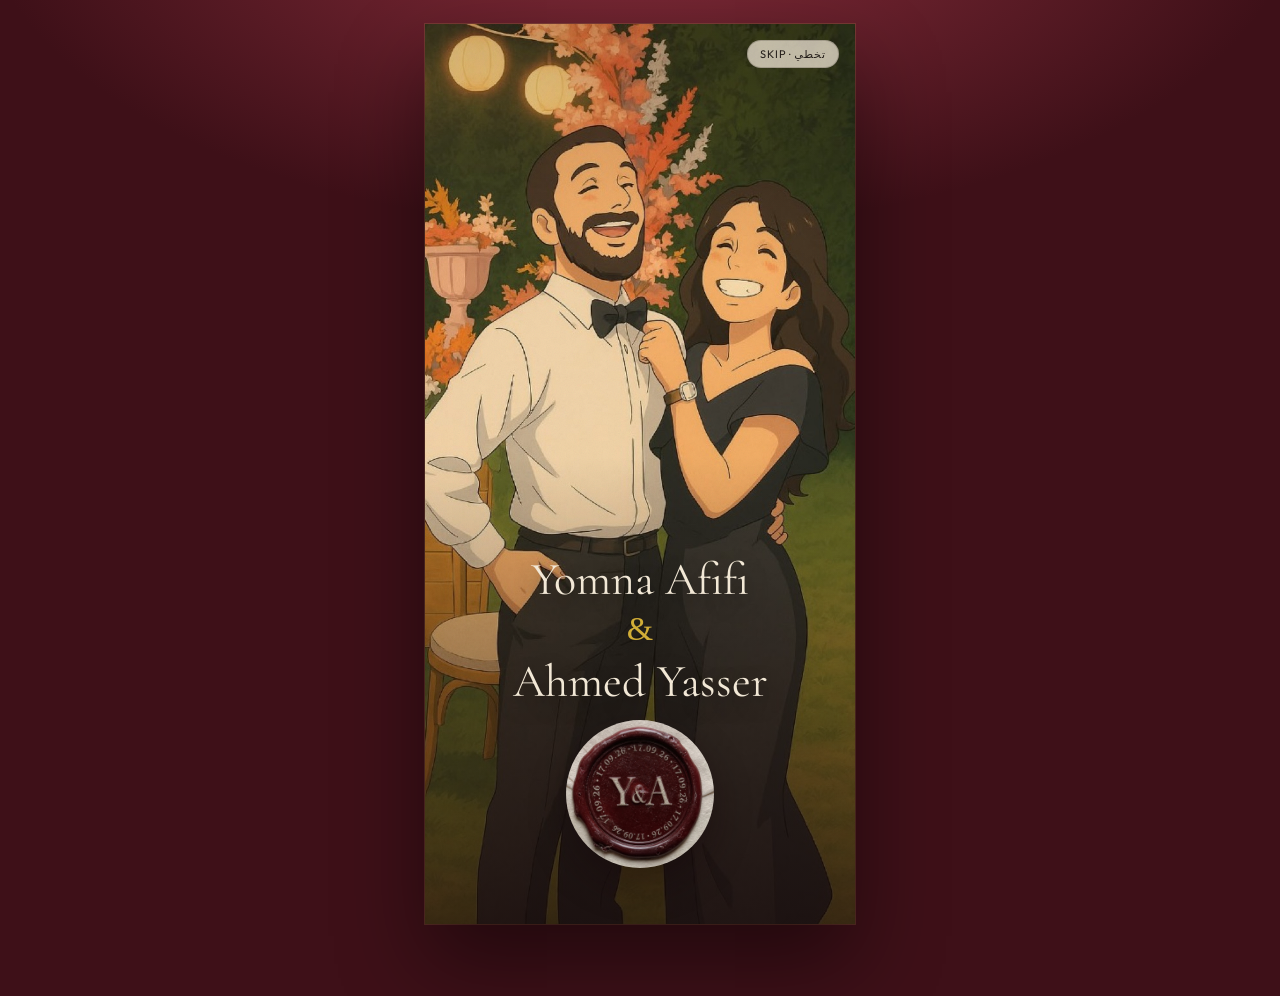
==== commit 5857ddb4: "Add the couple opening photo, Skip, and the names Yomna Afifi and Ahmed Yasser. Co-authored-by: Curs" ====
--- a/index.html
+++ b/index.html
@@ -3,12 +3,12 @@
 <head>
   <meta charset="UTF-8" />
   <meta name="viewport" content="width=device-width, initial-scale=1, viewport-fit=cover" />
-  <title>Youmna Afify & Ahmed — You're Invited</title>
-  <meta name="description" content="You're invited to the wedding of Youmna Afify & Ahmed. Thursday 17 September 2026 at 8:00 PM, Beau Jardin, Sheikh Zayed." />
+  <title>Yomna Afifi & Ahmed Yasser — You're Invited</title>
+  <meta name="description" content="You're invited to the wedding of Yomna Afifi & Ahmed Yasser. Thursday 17 September 2026 at 8:00 PM, Beau Jardin, Sheikh Zayed." />
   <meta name="theme-color" content="#6B1D28" />
   <meta name="apple-mobile-web-app-capable" content="yes" />
-  <meta name="apple-mobile-web-app-title" content="Youmna Afify & Ahmed" />
-  <meta property="og:title" content="Youmna Afify & Ahmed — Wedding Invitation" />
+  <meta name="apple-mobile-web-app-title" content="Yomna Afifi & Ahmed Yasser" />
+  <meta property="og:title" content="Yomna Afifi & Ahmed Yasser — Wedding Invitation" />
   <meta property="og:description" content="Two souls. One beautiful chaos. 17 September 2026 · 8:00 PM · Beau Jardin" />
   <meta property="og:type" content="website" />
   <meta property="og:url" content="https://aliamin565.github.io/yomna-and-ahmed/" />
@@ -18,17 +18,23 @@
   <link rel="preconnect" href="https://fonts.googleapis.com" />
   <link rel="preconnect" href="https://fonts.gstatic.com" crossorigin />
   <link href="https://fonts.googleapis.com/css2?family=Amiri:ital,wght@0,400;0,700;1,400&family=Cormorant+Garamond:ital,wght@0,500;0,600;0,700;1,500;1,600&family=Great+Vibes&family=Outfit:wght@300;400;500;600&display=swap" rel="stylesheet" />
-  <link rel="stylesheet" href="styles.css?v=4" />
+  <link rel="stylesheet" href="styles.css?v=6" />
 </head>
 <body>
   <div class="velvet">
     <div class="stage" id="stage">
       <div class="grain" aria-hidden="true"></div>
 
-      <section class="cover gold-cover" id="cover">
-        <img class="cover-art" src="assets/cover-gold.jpg" alt="Youmna Afify and Ahmed wedding invitation" />
+      <section class="cover opening" id="cover">
+        <button class="skip cover-skip" id="coverSkipBtn" type="button">Skip · تخطي</button>
+        <img class="cover-art" src="assets/opening.jpg" alt="Yomna Afifi and Ahmed Yasser" />
+        <div class="opening-names">
+          <span>Yomna Afifi</span>
+          <i>&amp;</i>
+          <span>Ahmed Yasser</span>
+        </div>
         <button class="seal-btn" id="openBtn" type="button" aria-label="Open the invitation">
-          <img src="assets/wax-seal.jpg?v=5" alt="Youmna Afify and Ahmed wax seal 17.09.26" />
+          <img src="assets/wax-seal.jpg?v=5" alt="Yomna Afifi and Ahmed Yasser wax seal 17.09.26" />
         </button>
       </section>
 
@@ -43,13 +49,13 @@
         <p class="film-quote ar" dir="rtl">ومن كل فوضى خلقنا… حكايتنا.</p>
         <img class="film-lilies" src="assets/lilies.jpg" alt="" />
         <figure class="polaroid">
-          <img src="assets/invitation.jpg" alt="Youmna Afify and Ahmed wedding invitation" />
+          <img src="assets/invitation.jpg" alt="Yomna Afifi and Ahmed wedding invitation" />
         </figure>
         <img class="film-stamp" src="assets/stamp.jpg" alt="" />
         <div class="film-names">
-          <span>Youmna Afify</span>
+          <span>Yomna Afifi</span>
           <i>&amp;</i>
-          <span>Ahmed</span>
+          <span>Ahmed Yasser</span>
         </div>
         <p class="film-when">17 September 2026 · 8:00 PM</p>
         <p class="film-where">Beau Jardin · Sheikh Zayed</p>
@@ -59,13 +65,13 @@
         <header class="hero">
           <p class="eyebrow">The wedding of</p>
           <h2 class="hero-names">
-            <span>Youmna Afify</span>
+            <span>Yomna Afifi</span>
             <i>&amp;</i>
-            <span>Ahmed</span>
+            <span>Ahmed Yasser</span>
           </h2>
           <p class="arabic" dir="rtl">ومن كل فوضى خلقنا… حكايتنا.</p>
           <p class="tagline">Two souls. One beautiful chaos.</p>
-          <img class="keep" src="assets/invitation.jpg" alt="Youmna Afify and Ahmed invitation collage" />
+          <img class="keep" src="assets/invitation.jpg" alt="Yomna Afifi and Ahmed invitation collage" />
         </header>
 
         <section class="card">
@@ -131,7 +137,7 @@
 
         <footer class="end">
           <img class="end-seal" src="assets/wax-seal.jpg?v=5" alt="" />
-          <p>With love, Youmna Afify &amp; Ahmed</p>
+          <p>With love, Yomna Afifi &amp; Ahmed Yasser</p>
           <p class="arabic" dir="rtl">يومنا · ١٧ ٠٩ ٢٦</p>
         </footer>
       </main>
@@ -139,6 +145,6 @@
       <audio id="bgm" class="bgm" src="assets/music.mp3" loop preload="auto" playsinline></audio>
     </div>
   </div>
-  <script src="app.js?v=4"></script>
+  <script src="app.js?v=6"></script>
 </body>
 </html>
--- a/styles.css
+++ b/styles.css
@@ -44,7 +44,8 @@
     var(--burgundy-deep);
 }
 
-body:has(.gold-cover) .stage {
+body:has(.gold-cover) .stage,
+body:has(.opening) .stage {
   background: #16080a;
 }
 
@@ -65,7 +66,8 @@
   overflow: visible;
   height: auto;
 }
-body:has(.gold-cover) .stage.is-open {
+body:has(.gold-cover) .stage.is-open,
+body:has(.opening) .stage.is-open {
   background:
     linear-gradient(180deg, rgba(244,234,216,.92), rgba(235,225,205,.95)),
     url("assets/paper.jpg") center / cover;
@@ -93,10 +95,66 @@
   text-align: center;
 }
 
+.opening,
 .gold-cover {
   padding: 0 0 28px;
   min-height: 100dvh;
   background: #16080a;
+}
+.opening {
+  justify-content: flex-end;
+}
+.opening .cover-art {
+  position: absolute;
+  inset: 0;
+  width: 100%;
+  height: 100%;
+  object-fit: cover;
+  object-position: center 20%;
+}
+.opening::after {
+  content: "";
+  position: absolute;
+  inset: 0;
+  background:
+    linear-gradient(180deg, rgba(22, 8, 10, .18) 0%, transparent 28%, transparent 48%, rgba(22, 8, 10, .72) 100%);
+  pointer-events: none;
+}
+.opening-names {
+  position: relative;
+  z-index: 4;
+  margin: 0 20px 8px;
+  color: #f4ead8;
+  font-family: var(--serif);
+  font-size: clamp(36px, 10vw, 46px);
+  line-height: 1;
+  text-shadow: 0 8px 24px rgba(0,0,0,.45);
+}
+.opening-names i {
+  display: block;
+  font-family: var(--script);
+  font-style: normal;
+  font-size: 34px;
+  margin: 10px 0 12px;
+  color: #d4af37;
+}
+.opening .seal-btn {
+  position: relative;
+  z-index: 4;
+  margin: 8px 0 28px;
+}
+.opening .seal-btn img {
+  width: 148px;
+  height: 148px;
+  object-fit: cover;
+  border-radius: 50%;
+  box-shadow: 0 16px 36px rgba(20, 6, 8, .45);
+}
+.cover-skip {
+  z-index: 6;
+  background: rgba(22, 8, 10, .55);
+  color: #f4ead8;
+  border-color: rgba(212, 175, 55, .45);
 }
 .gold-cover .cover-art {
   width: 100%;
